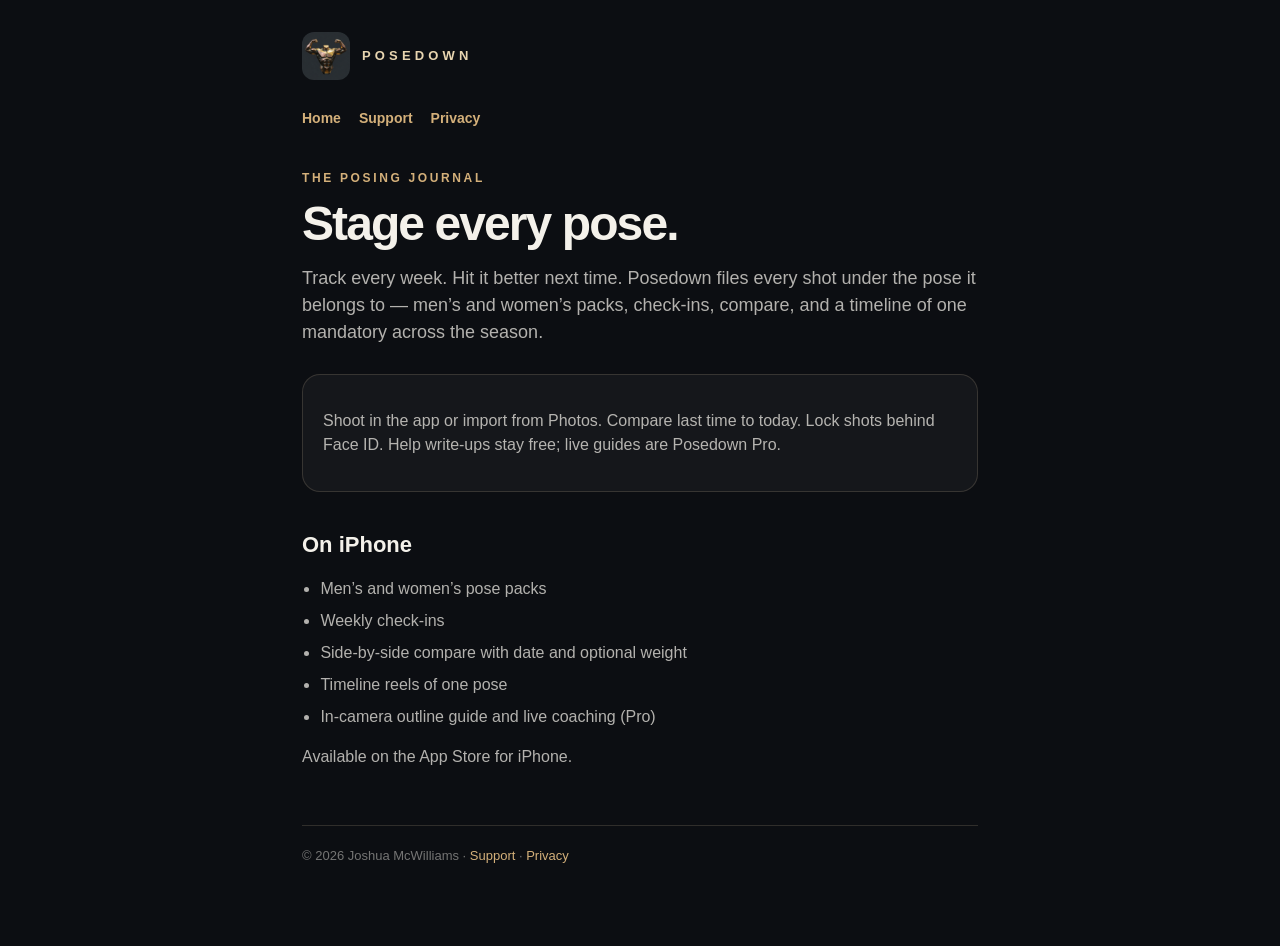
==== index.html @ f906ee2e "Publish Posedown support, privacy, and marketing pages. These public pages supply the App Store Conn" ====
<!DOCTYPE html>
<html lang="en">
<head>
  <meta charset="utf-8">
  <meta name="viewport" content="width=device-width, initial-scale=1">
  <title>Posedown — the posing journal</title>
  <meta name="description" content="Posedown is a bodybuilding posing journal for iPhone. Stage every pose. Track every week. Hit it better next time.">
  <link rel="stylesheet" href="styles.css">
</head>
<body>
  <main class="wrap">
    <div class="brand">
      <img src="icon.png" alt="Posedown">
      <span>Posedown</span>
    </div>
    <nav>
      <a href="./">Home</a>
      <a href="support.html">Support</a>
      <a href="privacy.html">Privacy</a>
    </nav>

    <div class="kicker">The posing journal</div>
    <h1>Stage every pose.</h1>
    <p class="lede">Track every week. Hit it better next time. Posedown files every shot under the pose it belongs to — men’s and women’s packs, check-ins, compare, and a timeline of one mandatory across the season.</p>

    <div class="card">
      <p>Shoot in the app or import from Photos. Compare last time to today. Lock shots behind Face ID. Help write-ups stay free; live guides are Posedown Pro.</p>
    </div>

    <h2>On iPhone</h2>
    <ul>
      <li>Men’s and women’s pose packs</li>
      <li>Weekly check-ins</li>
      <li>Side-by-side compare with date and optional weight</li>
      <li>Timeline reels of one pose</li>
      <li>In-camera outline guide and live coaching (Pro)</li>
    </ul>

    <p>Available on the App Store for iPhone.</p>

    <footer>
      © 2026 Joshua McWilliams · <a href="support.html">Support</a> · <a href="privacy.html">Privacy</a>
    </footer>
  </main>
</body>
</html>
---- styles.css ----
:root {
  --bg: #0c0e12;
  --ink: #f4f1ea;
  --muted: rgba(244, 241, 234, 0.72);
  --gold: #d4b07a;
  --gold-dim: #e8d5b0;
  --line: rgba(232, 213, 176, 0.16);
  --card: rgba(255, 255, 255, 0.04);
}
* { box-sizing: border-box; }
html, body {
  margin: 0;
  background: var(--bg);
  color: var(--ink);
  font-family: -apple-system, BlinkMacSystemFont, "SF Pro Text", "Helvetica Neue", sans-serif;
  line-height: 1.5;
}
body { min-height: 100vh; }
a { color: var(--gold); text-decoration: none; }
a:hover { text-decoration: underline; }
.wrap {
  max-width: 720px;
  margin: 0 auto;
  padding: 32px 22px 80px;
}
.brand {
  display: flex;
  align-items: center;
  gap: 12px;
  margin-bottom: 28px;
}
.brand img {
  width: 48px;
  height: 48px;
  border-radius: 12px;
}
.brand span {
  letter-spacing: 0.32em;
  text-transform: uppercase;
  font-size: 13px;
  font-weight: 700;
  color: var(--gold-dim);
}
nav {
  display: flex;
  gap: 18px;
  flex-wrap: wrap;
  margin-bottom: 40px;
  font-size: 14px;
  font-weight: 600;
}
h1 {
  font-size: clamp(32px, 7vw, 48px);
  letter-spacing: -0.04em;
  line-height: 1.05;
  margin: 0 0 16px;
}
h2 {
  font-size: 22px;
  margin: 36px 0 12px;
}
.kicker {
  color: var(--gold);
  letter-spacing: 0.22em;
  text-transform: uppercase;
  font-size: 12px;
  font-weight: 700;
  margin-bottom: 12px;
}
.lede {
  font-size: 18px;
  color: var(--muted);
  margin: 0 0 28px;
}
.card {
  background: var(--card);
  border: 1px solid var(--line);
  border-radius: 18px;
  padding: 18px 20px;
  margin: 14px 0;
}
ul { padding-left: 1.15em; color: var(--muted); }
li { margin: 8px 0; }
p { color: var(--muted); }
.email {
  display: inline-block;
  margin-top: 8px;
  font-size: 18px;
  font-weight: 650;
}
footer {
  margin-top: 56px;
  padding-top: 20px;
  border-top: 1px solid var(--line);
  color: rgba(244, 241, 234, 0.45);
  font-size: 13px;
}
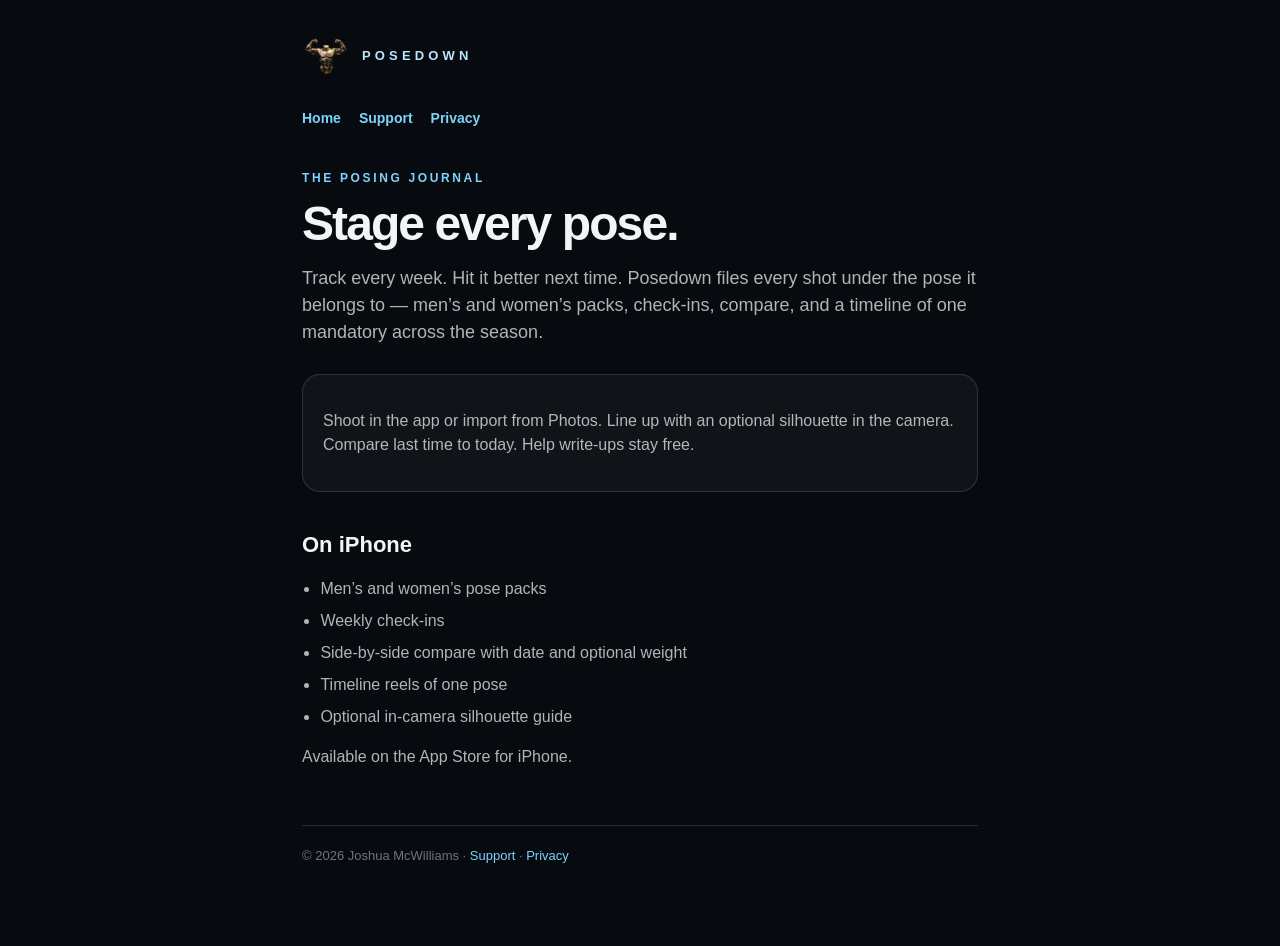
==== commit faaa914d: "Match the first-release listing: no Pro, coaching, or Locked. Ice glass palette, current app icon, o" ====
--- a/index.html
+++ b/index.html
@@ -24,7 +24,7 @@
     <p class="lede">Track every week. Hit it better next time. Posedown files every shot under the pose it belongs to — men’s and women’s packs, check-ins, compare, and a timeline of one mandatory across the season.</p>
 
     <div class="card">
-      <p>Shoot in the app or import from Photos. Compare last time to today. Lock shots behind Face ID. Help write-ups stay free; live guides are Posedown Pro.</p>
+      <p>Shoot in the app or import from Photos. Line up with an optional silhouette in the camera. Compare last time to today. Help write-ups stay free.</p>
     </div>
 
     <h2>On iPhone</h2>
@@ -33,7 +33,7 @@
       <li>Weekly check-ins</li>
       <li>Side-by-side compare with date and optional weight</li>
       <li>Timeline reels of one pose</li>
-      <li>In-camera outline guide and live coaching (Pro)</li>
+      <li>Optional in-camera silhouette guide</li>
     </ul>
 
     <p>Available on the App Store for iPhone.</p>
--- a/styles.css
+++ b/styles.css
@@ -1,10 +1,10 @@
 :root {
-  --bg: #0c0e12;
-  --ink: #f4f1ea;
-  --muted: rgba(244, 241, 234, 0.72);
-  --gold: #d4b07a;
-  --gold-dim: #e8d5b0;
-  --line: rgba(232, 213, 176, 0.16);
+  --bg: #070B10;
+  --ink: #F2F5F8;
+  --muted: rgba(242, 245, 248, 0.72);
+  --gold: #7DD3FC;
+  --gold-dim: #BAE6FD;
+  --line: rgba(125, 211, 252, 0.18);
   --card: rgba(255, 255, 255, 0.04);
 }
 * { box-sizing: border-box; }
@@ -92,6 +92,6 @@
   margin-top: 56px;
   padding-top: 20px;
   border-top: 1px solid var(--line);
-  color: rgba(244, 241, 234, 0.45);
+  color: rgba(242, 245, 248, 0.45);
   font-size: 13px;
 }
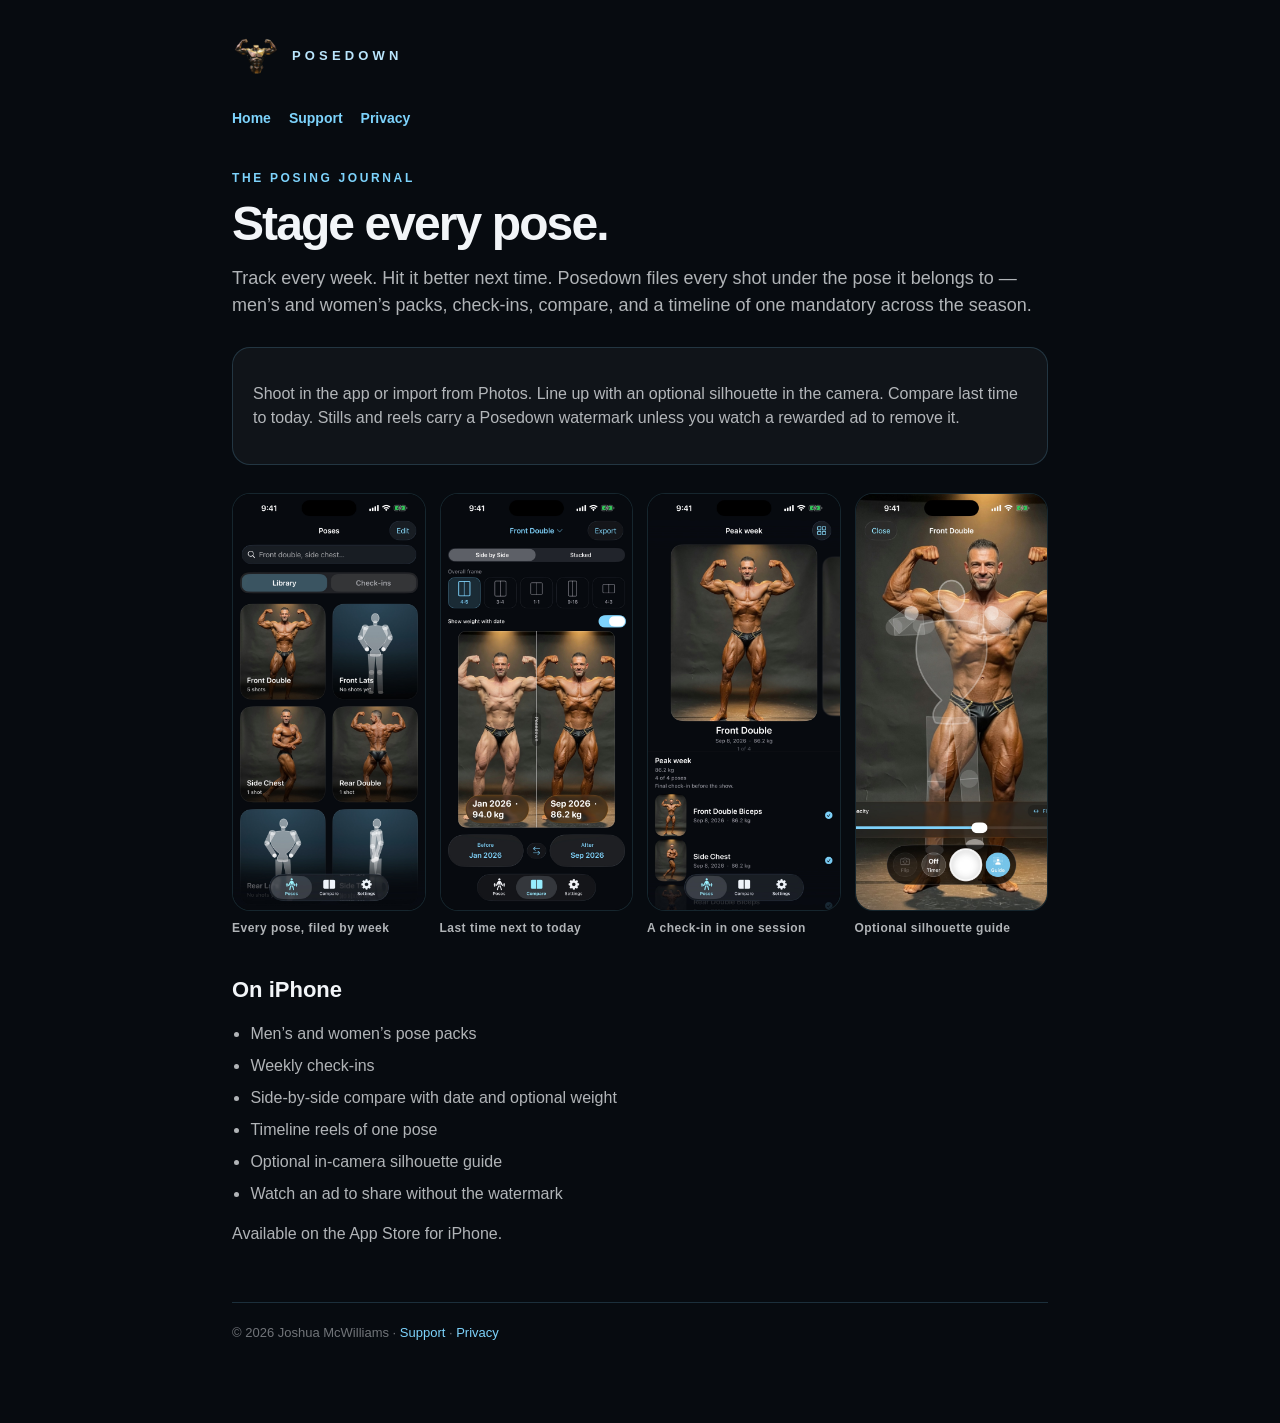
==== commit fdd0c39e: "Show first-release screenshots and drop Pro, coaching, and Locked. Marketing, support, and privacy n" ====
--- a/index.html
+++ b/index.html
@@ -24,7 +24,26 @@
     <p class="lede">Track every week. Hit it better next time. Posedown files every shot under the pose it belongs to — men’s and women’s packs, check-ins, compare, and a timeline of one mandatory across the season.</p>
 
     <div class="card">
-      <p>Shoot in the app or import from Photos. Line up with an optional silhouette in the camera. Compare last time to today. Help write-ups stay free.</p>
+      <p>Shoot in the app or import from Photos. Line up with an optional silhouette in the camera. Compare last time to today. Stills and reels carry a Posedown watermark unless you watch a rewarded ad to remove it.</p>
+    </div>
+
+    <div class="shots" aria-label="App screenshots">
+      <figure>
+        <img src="screenshots/library.jpg" alt="Pose library with men’s and women’s packs">
+        <figcaption>Every pose, filed by week</figcaption>
+      </figure>
+      <figure>
+        <img src="screenshots/compare.jpg" alt="Before and after compare with dates and weight">
+        <figcaption>Last time next to today</figcaption>
+      </figure>
+      <figure>
+        <img src="screenshots/session.jpg" alt="Peak week check-in with poses checked off">
+        <figcaption>A check-in in one session</figcaption>
+      </figure>
+      <figure>
+        <img src="screenshots/guide.jpg" alt="In-camera silhouette guide over the pose">
+        <figcaption>Optional silhouette guide</figcaption>
+      </figure>
     </div>
 
     <h2>On iPhone</h2>
@@ -34,6 +53,7 @@
       <li>Side-by-side compare with date and optional weight</li>
       <li>Timeline reels of one pose</li>
       <li>Optional in-camera silhouette guide</li>
+      <li>Watch an ad to share without the watermark</li>
     </ul>
 
     <p>Available on the App Store for iPhone.</p>
--- a/styles.css
+++ b/styles.css
@@ -19,7 +19,7 @@
 a { color: var(--gold); text-decoration: none; }
 a:hover { text-decoration: underline; }
 .wrap {
-  max-width: 720px;
+  max-width: 860px;
   margin: 0 auto;
   padding: 32px 22px 80px;
 }
@@ -79,6 +79,32 @@
   padding: 18px 20px;
   margin: 14px 0;
 }
+.shots {
+  display: grid;
+  grid-template-columns: repeat(4, minmax(0, 1fr));
+  gap: 14px;
+  margin: 28px 0 8px;
+}
+.shots figure { margin: 0; }
+.shots img {
+  width: 100%;
+  display: block;
+  border-radius: 18px;
+  border: 1px solid var(--line);
+  background: #000;
+}
+.shots figcaption {
+  margin-top: 8px;
+  font-size: 12px;
+  font-weight: 600;
+  letter-spacing: 0.04em;
+  color: var(--muted);
+}
+@media (max-width: 720px) {
+  .shots {
+    grid-template-columns: repeat(2, minmax(0, 1fr));
+  }
+}
 ul { padding-left: 1.15em; color: var(--muted); }
 li { margin: 8px 0; }
 p { color: var(--muted); }
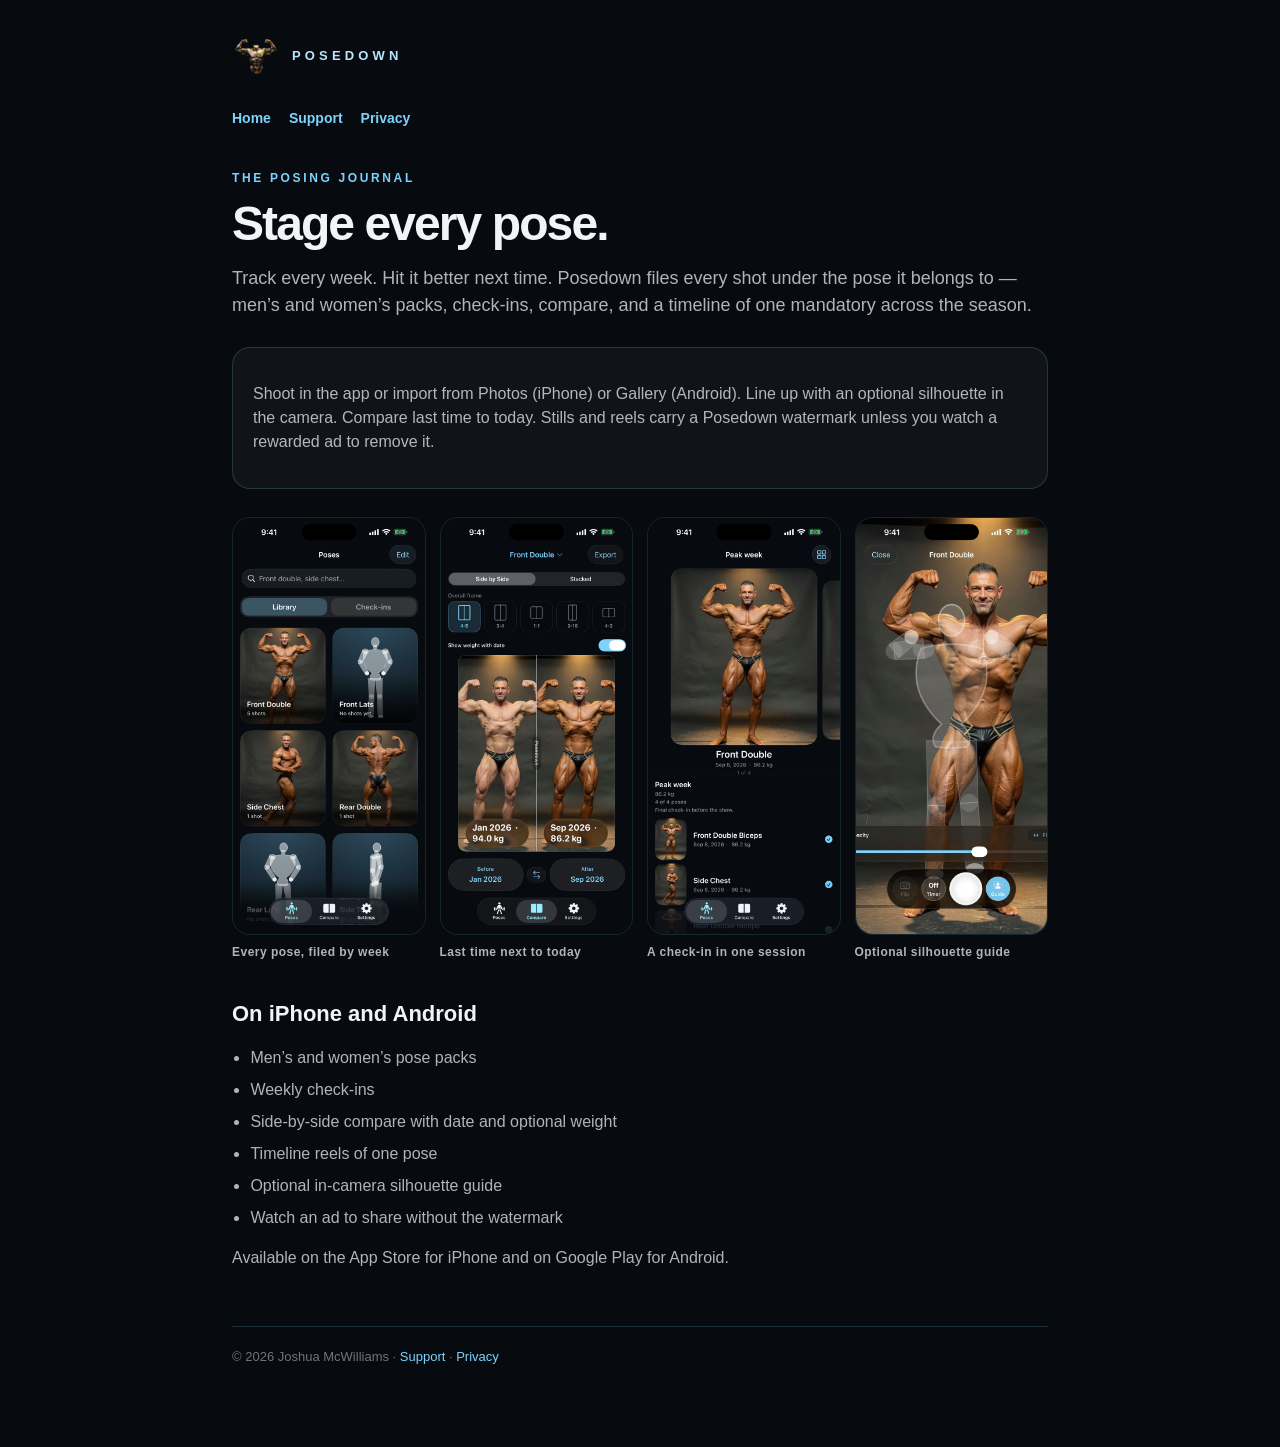
==== commit 438ef169: "Cover iPhone and Android on the same privacy and support pages. Play and the App Store keep the exis" ====
--- a/index.html
+++ b/index.html
@@ -4,7 +4,7 @@
   <meta charset="utf-8">
   <meta name="viewport" content="width=device-width, initial-scale=1">
   <title>Posedown — the posing journal</title>
-  <meta name="description" content="Posedown is a bodybuilding posing journal for iPhone. Stage every pose. Track every week. Hit it better next time.">
+  <meta name="description" content="Posedown is a bodybuilding posing journal for iPhone and Android. Stage every pose. Track every week. Hit it better next time.">
   <link rel="stylesheet" href="styles.css">
 </head>
 <body>
@@ -24,7 +24,7 @@
     <p class="lede">Track every week. Hit it better next time. Posedown files every shot under the pose it belongs to — men’s and women’s packs, check-ins, compare, and a timeline of one mandatory across the season.</p>
 
     <div class="card">
-      <p>Shoot in the app or import from Photos. Line up with an optional silhouette in the camera. Compare last time to today. Stills and reels carry a Posedown watermark unless you watch a rewarded ad to remove it.</p>
+      <p>Shoot in the app or import from Photos (iPhone) or Gallery (Android). Line up with an optional silhouette in the camera. Compare last time to today. Stills and reels carry a Posedown watermark unless you watch a rewarded ad to remove it.</p>
     </div>
 
     <div class="shots" aria-label="App screenshots">
@@ -46,7 +46,7 @@
       </figure>
     </div>
 
-    <h2>On iPhone</h2>
+    <h2>On iPhone and Android</h2>
     <ul>
       <li>Men’s and women’s pose packs</li>
       <li>Weekly check-ins</li>
@@ -56,7 +56,7 @@
       <li>Watch an ad to share without the watermark</li>
     </ul>
 
-    <p>Available on the App Store for iPhone.</p>
+    <p>Available on the App Store for iPhone and on Google Play for Android.</p>
 
     <footer>
       © 2026 Joshua McWilliams · <a href="support.html">Support</a> · <a href="privacy.html">Privacy</a>
